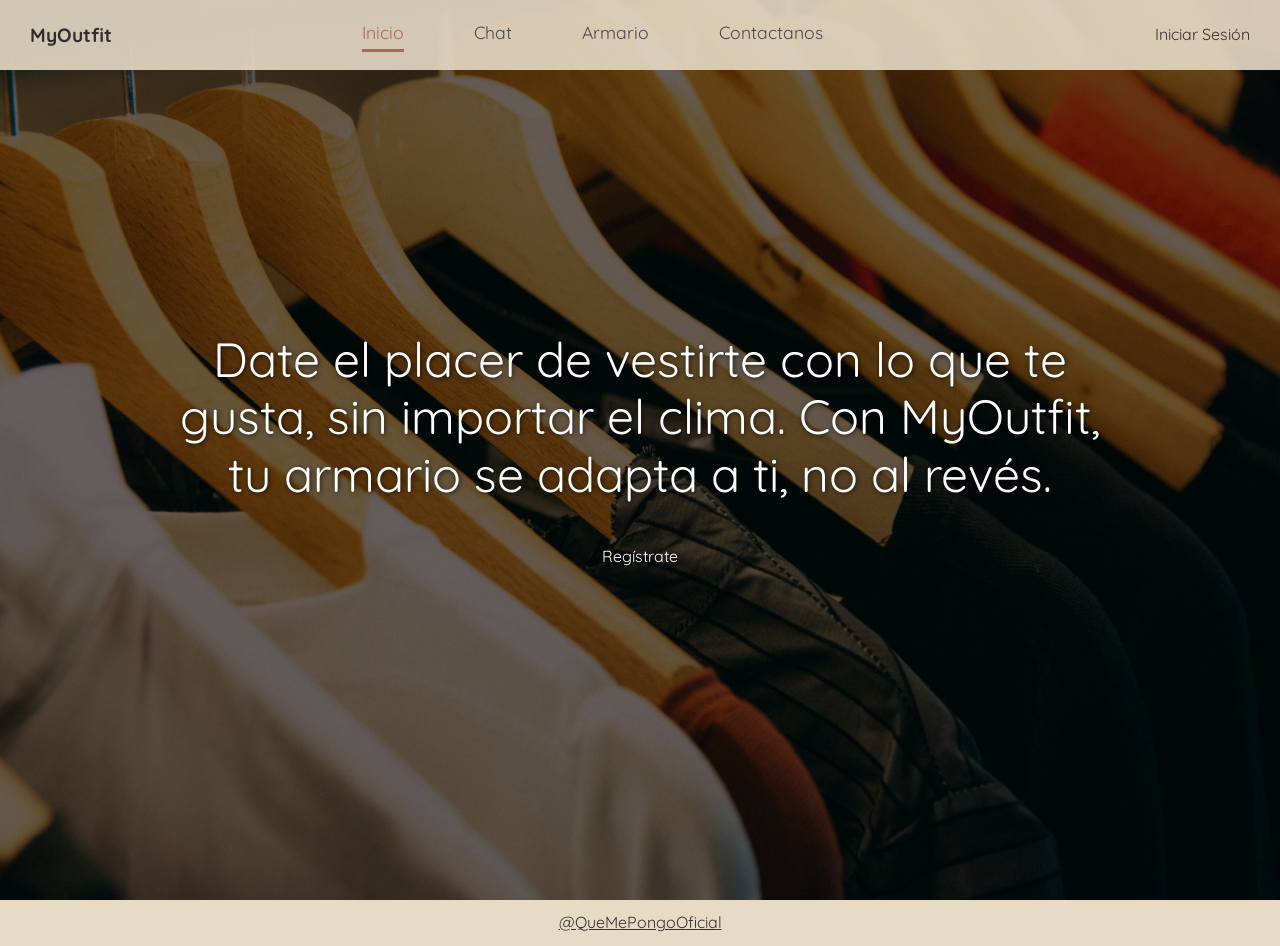
==== wwwroot/index.html @ 5c53b596 "init" ====
<!DOCTYPE html>
<html lang="es">
<head>
    <link href="https://fonts.googleapis.com/css2?family=Quicksand:wght@400;600&display=swap" rel="stylesheet">
    <meta charset="UTF-8">
    <title>MyOutfit</title>
    <link rel="stylesheet" href="style.css">
</head>
<body>
    <header>
        <div class="logo">MyOutfit</div>
        <nav class="main-nav">
            <a href="/index.html" class="active">Inicio</a>
            <a href="chat.html">Chat</a>
            <a href="armario.html">Armario</a>
            <a href="#">Contactanos</a>
        </nav>
        <div>
            <p>Iniciar Sesión</p>
        </div>
    </header>

    <main class="hero-section">
        <div class="slogan-container">
            <p class="slogan-text">
                Date el placer de vestirte con lo que te gusta, sin importar el clima. Con MyOutfit, tu armario se adapta a ti, no al revés.
            </p>
            <div class="boton-registrar">
                <p class="txt-regis">Regístrate</p>

            </div>
        </div> 
    </main>


    <footer>
        <p>@QueMePongoOficial</p>
    </footer>

</body>
</html>
---- wwwroot/style.css ----
* {
    margin: 0;
    padding: 0;
    box-sizing: border-box;
}

body {
    font-family: 'Quicksand', sans-serif;
    color: #333;
    line-height: 1.6;
}



header {
    display: flex;
    align-items: center;
    position: fixed;
    top: 0;
    width: 100%;
    z-index: 10;
    background-color: rgba(231, 219, 198, 0.9);
    min-height: 70px;
    padding: 0 30px;
}

.logo {
    position: absolute;
    font-size: 1.2em;
    font-weight: bold;
    color: #2f2f2f;
}

.main-nav {
    display: flex;
    gap: 30px;
    margin: 0 auto;
}

 .main-nav a {
        text-decoration: none;
        color: #4A4A4A;
        font-size: 1.1em;
        margin: 0 20px;
        padding-bottom: 5px;
        position: relative;
        transition: color 0.3s;
    }


 .main-nav a.active {
            color: #A96D4B;
        }

            .main-nav a.active::after {
                content: '';
                position: absolute;
                left: 0;
                bottom: 0;
                width: 100%;
                height: 3px;
                background-color: #A96D4B;
            }


.hero-section {
    height: 100vh;
    width: 100%;
    background-image: linear-gradient(rgba(0, 0, 0, 0.6), rgba(0, 0, 0, 0.6)), url('img/clothes.jpg');
    background-size: cover;
    background-position: center;
    display: flex;
    flex-direction: column;
    justify-content: center;
    align-items: center;
    text-align: center;
}

.slogan-container {
    color: white;
}


.slogan-text {
    font-family: 'Quicksand', sans-serif;
    font-size: 3rem;
    font-weight: 400;
    line-height: 1.2;
    margin-bottom: 40px;
    text-shadow: 1px 1px 5px rgba(0, 0, 0, 0.7);
    max-width: 950px;  
}

.outfits-section {
    padding: 140px 20px 80px; /* más espacio arriba por el header fixed */
    max-width: 1200px;
    margin: 0 auto;
    display: flex;
    justify-content: center;
}

.outfit-card {
    position: relative;
    background-color: #fff;
    border-radius: 25px;
    overflow: hidden;
    box-shadow: 0 10px 25px rgba(0, 0, 0, 0.1);
    transition: transform 0.3s ease, box-shadow 0.3s ease;
    width: 350px; /* 👈 ahora NO ocupa todo el ancho */
}

.outfit-card:hover {
    transform: translateY(-8px);
    box-shadow: 0 15px 35px rgba(0, 0, 0, 0.2);
}

.outfit-card img {
    width: 100%;
    height: 300px; /* más alto para que luzca fashion */
    object-fit: cover;
    display: block;
}

.outfit-details {
    padding: 20px;
    text-align: center;
}

.outfit-details h3 {
    font-size: 1.4rem;
    color: #2f2f2f;
}

.favorite-icon {
    position: absolute;
    top: 15px;
    right: 15px;

    background: rgba(255, 255, 255, 0.9);
    width: 40px;
    height: 40px;
    border-radius: 50%;

    display: flex;
    align-items: center;
    justify-content: center;

    font-size: 20px;
    cursor: pointer;
    transition: transform 0.2s ease, background 0.2s ease;
}

.favorite-icon:hover {
    transform: scale(1.1);
    background: white;
}

.btn-outfit:hover {
    background-color: #8c583c;
}

footer {
    position: relative;
    padding: 10px;
    text-align: center;
    background-color: #E7DBC6;
    text-decoration: underline;
}
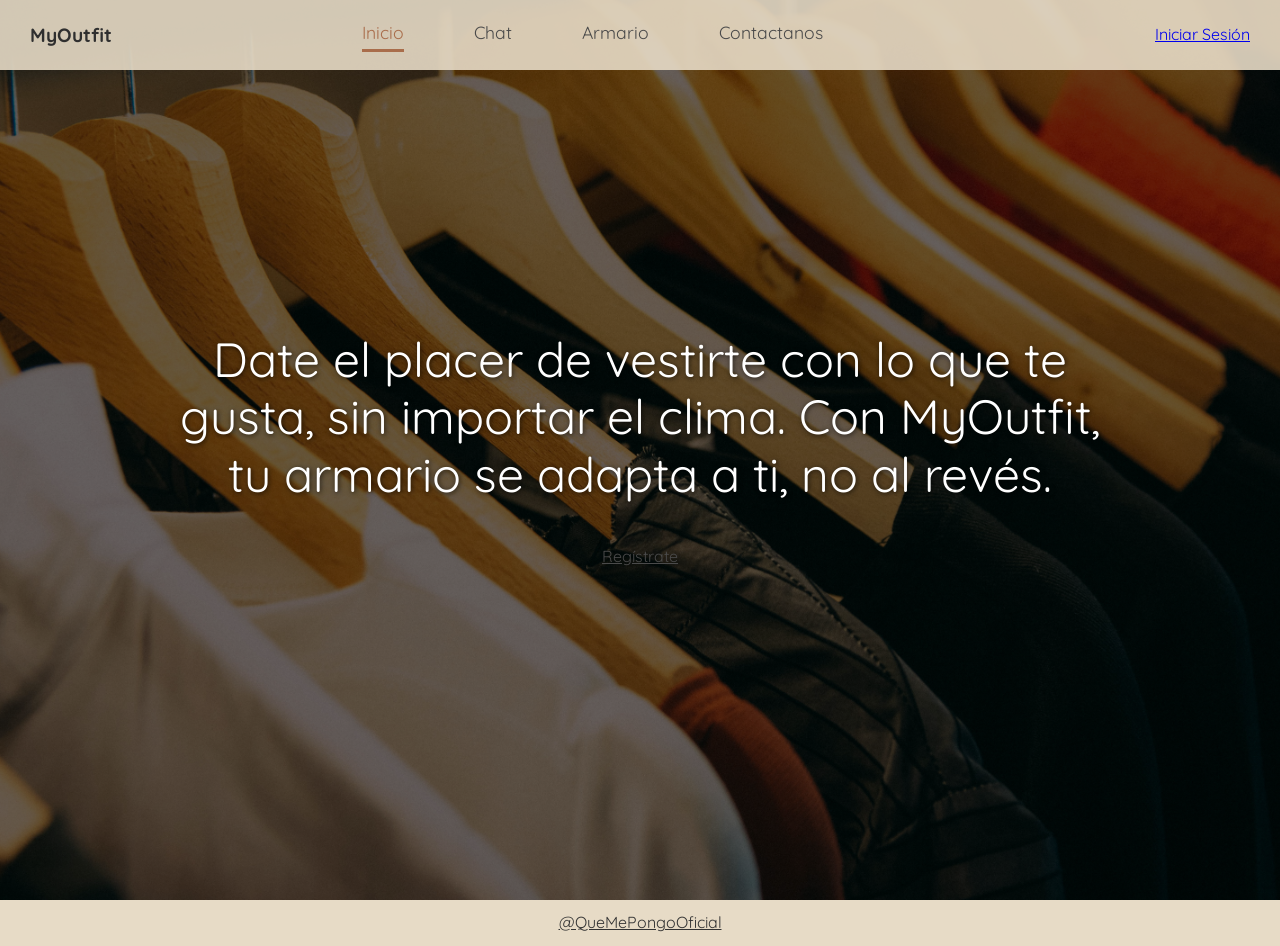
==== commit b1b3666a: "Agregado estilo al login y ajustes de footer" ====
--- a/wwwroot/index.html
+++ b/wwwroot/index.html
@@ -16,7 +16,7 @@
             <a href="#">Contactanos</a>
         </nav>
         <div>
-            <p>Iniciar Sesión</p>
+            <a href="login.html">Iniciar Sesión</a>
         </div>
     </header>
 
@@ -25,13 +25,9 @@
             <p class="slogan-text">
                 Date el placer de vestirte con lo que te gusta, sin importar el clima. Con MyOutfit, tu armario se adapta a ti, no al revés.
             </p>
-            <div class="boton-registrar">
-                <p class="txt-regis">Regístrate</p>
-
-            </div>
+                <a href="register.html" class="register-link">Regístrate</a>
         </div> 
     </main>
-
 
     <footer>
         <p>@QueMePongoOficial</p>
--- a/wwwroot/style.css
+++ b/wwwroot/style.css
@@ -1,3 +1,6 @@
+@import url('https://fonts.googleapis.com/css2?family=Quicksand:wght@400;600&display=swap');
+
+
 * {
     margin: 0;
     padding: 0;
@@ -11,12 +14,10 @@
 }
 
 
-
 header {
     display: flex;
     align-items: center;
-    position: fixed;
-    top: 0;
+    position: absolute;
     width: 100%;
     z-index: 10;
     background-color: rgba(231, 219, 198, 0.9);
@@ -91,73 +92,21 @@
     max-width: 950px;  
 }
 
-.outfits-section {
-    padding: 140px 20px 80px; /* más espacio arriba por el header fixed */
-    max-width: 1200px;
-    margin: 0 auto;
-    display: flex;
-    justify-content: center;
+.register-link {
+    margin-top: 15px;
+    color: #4A4A4A;
 }
 
-.outfit-card {
-    position: relative;
-    background-color: #fff;
-    border-radius: 25px;
-    overflow: hidden;
-    box-shadow: 0 10px 25px rgba(0, 0, 0, 0.1);
-    transition: transform 0.3s ease, box-shadow 0.3s ease;
-    width: 350px; /* 👈 ahora NO ocupa todo el ancho */
-}
+    .register-link a {
+        color: #B0312F;
+        text-decoration: none;
+        font-weight: bold;
+    }
 
-.outfit-card:hover {
-    transform: translateY(-8px);
-    box-shadow: 0 15px 35px rgba(0, 0, 0, 0.2);
-}
+        .register-link a:hover {
+            text-decoration: underline;
+        }
 
-.outfit-card img {
-    width: 100%;
-    height: 300px; /* más alto para que luzca fashion */
-    object-fit: cover;
-    display: block;
-}
-
-.outfit-details {
-    padding: 20px;
-    text-align: center;
-}
-
-.outfit-details h3 {
-    font-size: 1.4rem;
-    color: #2f2f2f;
-}
-
-.favorite-icon {
-    position: absolute;
-    top: 15px;
-    right: 15px;
-
-    background: rgba(255, 255, 255, 0.9);
-    width: 40px;
-    height: 40px;
-    border-radius: 50%;
-
-    display: flex;
-    align-items: center;
-    justify-content: center;
-
-    font-size: 20px;
-    cursor: pointer;
-    transition: transform 0.2s ease, background 0.2s ease;
-}
-
-.favorite-icon:hover {
-    transform: scale(1.1);
-    background: white;
-}
-
-.btn-outfit:hover {
-    background-color: #8c583c;
-}
 
 footer {
     position: relative;
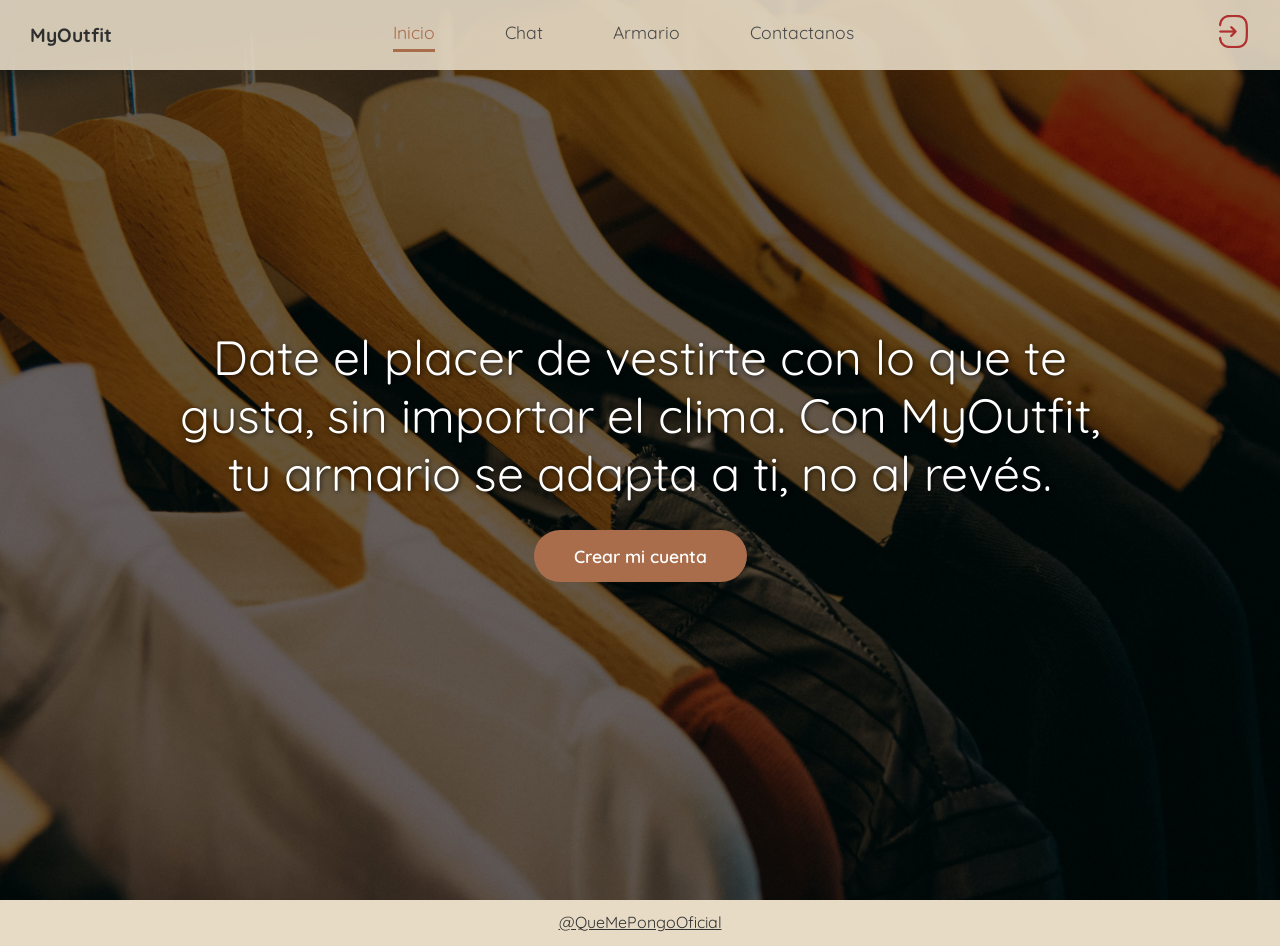
==== commit cc8bd3ac: "chat y mejoras" ====
--- a/wwwroot/index.html
+++ b/wwwroot/index.html
@@ -1,7 +1,6 @@
 <!DOCTYPE html>
 <html lang="es">
 <head>
-    <link href="https://fonts.googleapis.com/css2?family=Quicksand:wght@400;600&display=swap" rel="stylesheet">
     <meta charset="UTF-8">
     <title>MyOutfit</title>
     <link rel="stylesheet" href="style.css">
@@ -16,7 +15,7 @@
             <a href="#">Contactanos</a>
         </nav>
         <div>
-            <a href="login.html">Iniciar Sesión</a>
+            <a href="login.html"><img src="img/login.png" alt="Iniciar Sesión" height="33" /></a>
         </div>
     </header>
 
@@ -25,7 +24,7 @@
             <p class="slogan-text">
                 Date el placer de vestirte con lo que te gusta, sin importar el clima. Con MyOutfit, tu armario se adapta a ti, no al revés.
             </p>
-                <a href="register.html" class="register-link">Regístrate</a>
+                <a href="login.html" class="btn btn-primary">Crear mi cuenta</a>
         </div> 
     </main>
 
--- a/wwwroot/style.css
+++ b/wwwroot/style.css
@@ -5,6 +5,11 @@
     margin: 0;
     padding: 0;
     box-sizing: border-box;
+    font-family: inherit;
+}
+
+.btn {
+    text-decoration: none;
 }
 
 body {
@@ -14,6 +19,7 @@
 }
 
 
+/* Header */
 header {
     display: flex;
     align-items: center;
@@ -32,6 +38,7 @@
     color: #2f2f2f;
 }
 
+/* Navigation */
 .main-nav {
     display: flex;
     gap: 30px;
@@ -92,22 +99,52 @@
     max-width: 950px;  
 }
 
-.register-link {
-    margin-top: 15px;
-    color: #4A4A4A;
+
+/* Botones */
+.btn {
+    padding: 15px 40px;
+    font-size: 1.1rem;
+    font-weight: 600;
+    border: none;
+    border-radius: 30px;
+    cursor: pointer;
+    transition: all 0.3s ease;
 }
 
-    .register-link a {
-        color: #B0312F;
-        text-decoration: none;
-        font-weight: bold;
-    }
+.btn-primary {
+    background-color: #A96D4B;
+    color: white;
+}
 
-        .register-link a:hover {
-            text-decoration: underline;
-        }
+.btn-primary:hover {
+    background-color: #8c583c;
+    transform: translateY(-3px);
+    box-shadow: 0 10px 20px rgba(0, 0, 0, 0.2);
+}
+
+.btn-primary:active {
+    transform: translateY(0);
+    box-shadow: none;
+}
+
+.btn-secondary {
+    background-color: #B0312F;
+    color: white;
+}
+
+.btn-secondary:hover {
+    background-color: #8E2624;
+    transform: translateY(-3px);
+    box-shadow: 0 10px 20px rgba(0, 0, 0, 0.2);
+}
+
+.btn-secondary:active {
+    transform: translateY(0);
+    box-shadow: none;
+}
 
 
+/* Footer */
 footer {
     position: relative;
     padding: 10px;
